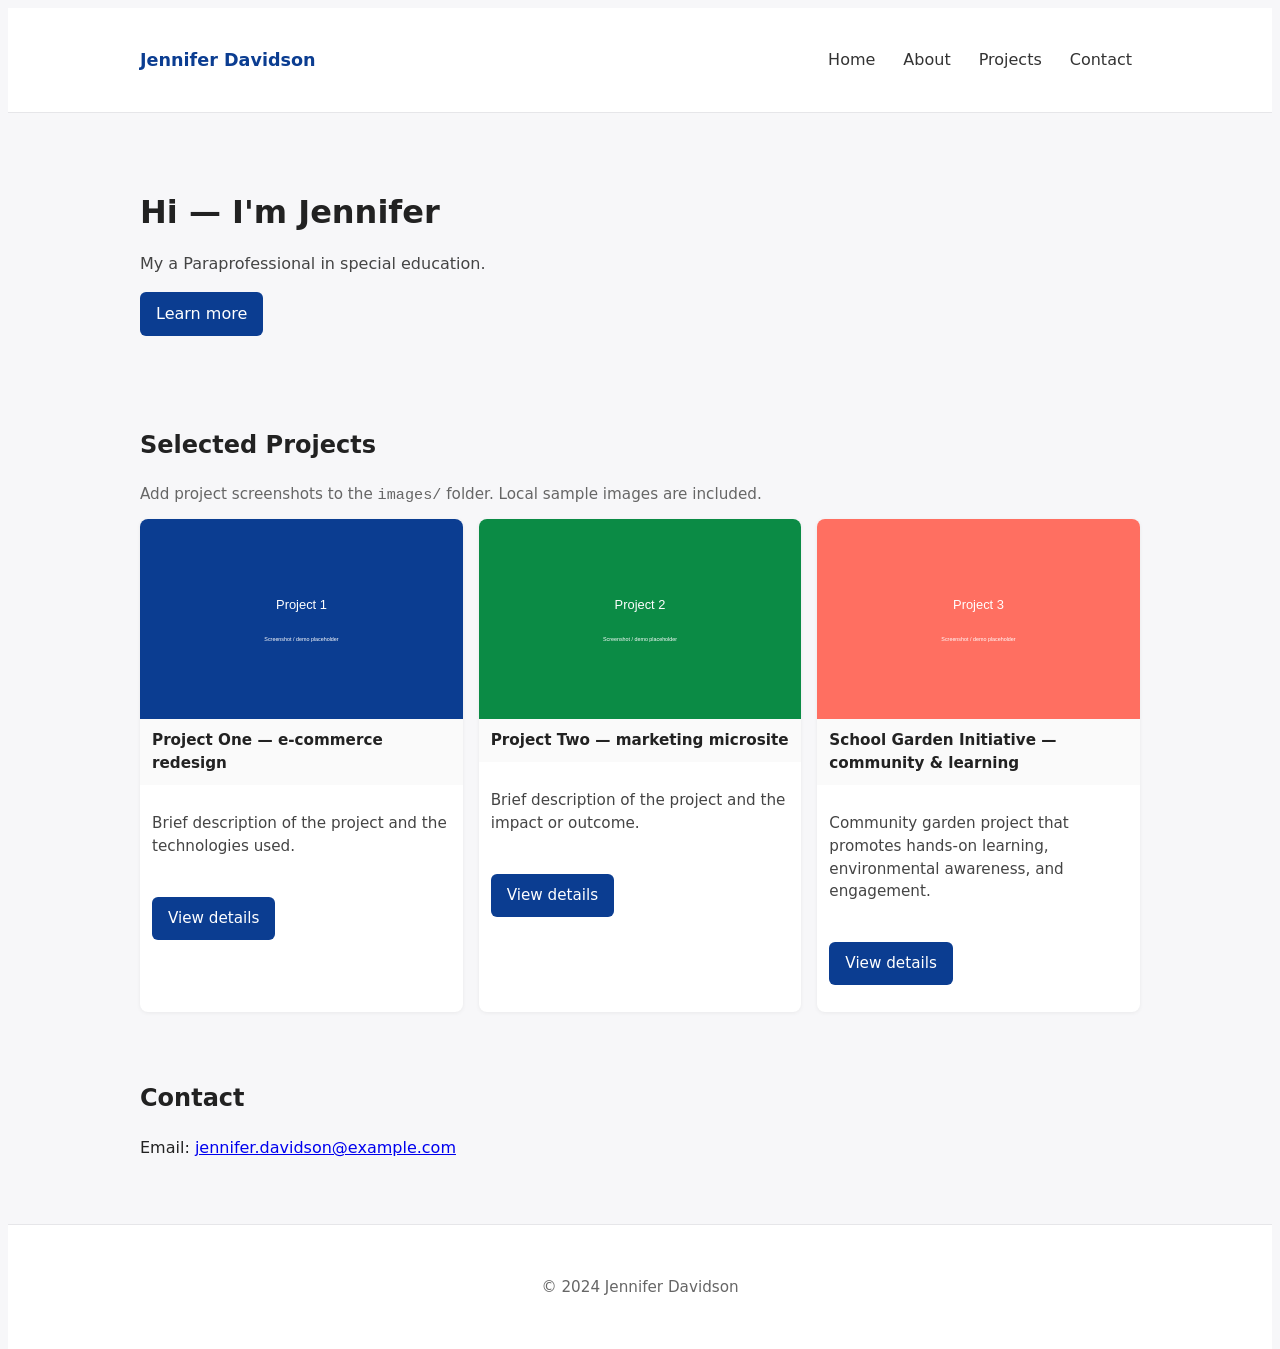
==== index.html @ 640cb690 "feat(project): add School Garden Initiative detail page and index link" ====
<!DOCTYPE html>
<html lang="en">
<head>
  <meta charset="utf-8">
  <meta name="viewport" content="width=device-width,initial-scale=1">
  <title>Jennifer Davidson — Portfolio</title>
  <link rel="stylesheet" href="style.css">
  <meta name="description" content="Portfolio of Jennifer Davidson — web developer and designer">
</head>
<body>
  <header class="site-header">
    <div class="container header-inner">
      <a class="brand" href="index.html">Jennifer Davidson</a>
      <nav>
        <ul class="nav-list">
          <li><a href="index.html">Home</a></li>
          <li><a href="about.html">About</a></li>
          <li><a href="#projects">Projects</a></li>
          <li><a href="#contact">Contact</a></li>
        </ul>
      </nav>
    </div>
  </header>

  <main>
    <section class="hero container">
      <h1>Hi — I'm Jennifer</h1>
      <p class="lead">My a Paraprofessional in special education.</p>
      <a class="btn" href="about.html">Learn more</a>
    </section>

    <section id="projects" class="container projects">
      <h2>Selected Projects</h2>
      <p class="muted">Add project screenshots to the <code>images/</code> folder. Local sample images are included.</p>
      <div class="grid">
        <article class="card">
          <figure>
            <img src="images/project1.svg" alt="Project One screenshot" data-full="images/project1.svg">
            <figcaption>Project One — e-commerce redesign</figcaption>
          </figure>
          <p>Brief description of the project and the technologies used.</p>
          <p><a class="btn" href="project1.html">View details</a></p>
        </article>
        <article class="card">
          <figure>
            <img src="images/project2.svg" alt="Project Two screenshot" data-full="images/project2.svg">
            <figcaption>Project Two — marketing microsite</figcaption>
          </figure>
          <p>Brief description of the project and the impact or outcome.</p>
          <p><a class="btn" href="project2.html">View details</a></p>
        </article>
        <article class="card">
          <figure>
            <img src="images/project3.svg" alt="Project Three screenshot" data-full="images/project3.svg">
            <figcaption>School Garden Initiative — community & learning</figcaption>
          </figure>
          <p>Community garden project that promotes hands-on learning, environmental awareness, and engagement.</p>
          <p><a class="btn" href="project3.html">View details</a></p>
        </article>
      </div>
    </section>

    <section id="contact" class="container contact">
      <h2>Contact</h2>
      <p>Email: <a href="mailto:jennifer.davidson@example.com">jennifer.davidson@example.com</a></p>
    </section>
  </main>

  <footer class="site-footer">
    <div class="container">
      <p>© 2024 Jennifer Davidson</p>
    </div>
  </footer>

  <!-- Lightbox modal -->
  <div id="lightbox" aria-hidden="true">
    <div class="close" aria-label="Close">✕</div>
    <button class="nav prev" aria-label="Previous">‹</button>
    <button class="nav next" aria-label="Next">›</button>
    <div class="inner">
      <img src="" alt="">
      <div class="caption" aria-live="polite"></div>
    </div>
  </div>

  <script src="js/lightbox.js"></script>
</body>
</html>
---- style.css ----
<! DOCTYPE html>
/* Basic reset and typography */
*{box-sizing:border-box;margin:0;padding:0}
html,body{height:100%}
body{
  font-family:system-ui,-apple-system,"Segoe UI",Roboto,Arial,sans-serif;
  color:#222;
  background:#f7f7f9;
  line-height:1.5;
}
.container{max-width:1000px;margin:0 auto;padding:24px}

/* Header */
.site-header{background:#ffffff;border-bottom:1px solid #e6e6e9}
.header-inner{display:flex;align-items:center;justify-content:space-between}
.brand{font-weight:700;color:#0b3d91;text-decoration:none;font-size:1.1rem}
.nav-list{list-style:none;display:flex;gap:12px}
.nav-list a{color:#333;text-decoration:none;padding:8px;border-radius:6px}
.nav-list a:hover{background:#f0f0f3}

/* Hero */
.hero{padding:48px 0;text-align:left}
.hero h1{font-size:2rem;margin-bottom:8px}
.lead{color:#444;margin-bottom:16px}
.btn{display:inline-block;background:#0b3d91;color:#fff;padding:10px 16px;border-radius:6px;text-decoration:none}

/* Projects grid */
.projects{padding:24px 0}
.grid{display:grid;grid-template-columns:repeat(auto-fit,minmax(220px,1fr));gap:16px;margin-top:12px}
.card{background:#fff;padding:0;border-radius:8px;box-shadow:0 1px 4px rgba(15,15,15,0.06);overflow:hidden}
.card > p{padding:12px}

/* Figure and caption */
.card figure{margin:0}
.card img{width:100%;height:200px;object-fit:cover;display:block}
.card figcaption{padding:10px 12px;background:#fafafa;font-weight:600;font-size:0.95rem;color:#222}
.card p{font-size:0.95rem;color:#444}

/* About page */
.about{padding:24px 0}
.about h1{margin-bottom:12px}
.about ul{list-style:disc;margin-left:20px}
.profile-image{width:120px;height:120px;object-fit:cover;border-radius:50%;float:left;margin-right:16px;border:3px solid #fff;box-shadow:0 2px 6px rgba(0,0,0,0.08)}

/* Contact */
.contact{padding:24px 0}

/* Footer */
.site-footer{border-top:1px solid #e6e6e9;background:#fff;padding:12px 0;margin-top:24px}
.site-footer p{color:#666;text-align:center;font-size:0.95rem}

/* Lightbox */
#lightbox{position:fixed;inset:0;display:none;align-items:center;justify-content:center;background:rgba(0,0,0,0.75);z-index:999}
#lightbox .inner{max-width:95%;max-height:90%;text-align:center}
#lightbox img{max-width:100%;max-height:80vh;border-radius:6px;box-shadow:0 6px 28px rgba(0,0,0,0.5)}
#lightbox .caption{color:#fff;margin-top:12px;text-align:center;font-size:1rem}
#lightbox .close{position:absolute;top:18px;right:22px;color:#fff;font-size:28px;cursor:pointer}

/* Lightbox navigation buttons */
.nav{position:absolute;top:50%;transform:translateY(-50%);background:rgba(0,0,0,0.45);border:0;color:#fff;width:44px;height:60px;border-radius:6px;cursor:pointer;font-size:30px;display:flex;align-items:center;justify-content:center}
.nav.prev{left:18px}
.nav.next{right:18px}
.nav:focus{outline:2px solid #fff}

/* Caption animation */
.caption{opacity:0;transform:translateY(8px);transition:opacity 260ms ease, transform 260ms ease}
.caption.show{opacity:1;transform:translateY(0)}

/* Helpers */
.muted{color:#666;font-size:0.95rem;margin-bottom:8px}

/* Contact section (footer-like) */
.contact-section{
  background:#0b3d91;
  color:#fff;
  padding:48px 0;
  margin-top:48px;
}
.contact-section h2{
  color:#fff;
  margin-bottom:12px;
}
.contact-section a{
  color:#fff;
  text-decoration:underline;
}
.contact-section a:hover{
  text-decoration:none;
}

/* Responsive tweaks */
@media (max-width:768px){
  .container{padding:16px}
  .header-inner{flex-direction:column;gap:12px;padding:12px}
  .brand{font-size:1rem}
  .nav-list{flex-wrap:wrap;justify-content:center;gap:8px}
  .nav-list a{padding:6px 12px;font-size:0.9rem}
  .hero{padding:24px 0}
  .hero h1{font-size:1.75rem;margin-bottom:12px}
  .lead{font-size:0.95rem;margin-bottom:12px}
  .btn{padding:12px 20px;font-size:0.95rem;display:inline-block}
  .grid{grid-template-columns:repeat(auto-fit,minmax(160px,1fr));gap:12px}
  .card img{height:120px}
  .card figcaption{font-size:0.85rem;padding:8px}
  .card p{font-size:0.9rem}
  .about h1{font-size:1.5rem}
  .about ul{margin-left:16px}
  .profile-image{width:100px;height:100px;margin-right:12px}
  .contact-section{padding:32px 16px}
  .contact-section h2{font-size:1.3rem}
  #lightbox .close{font-size:24px;top:12px;right:12px}
  .nav{width:40px;height:50px;font-size:24px}
  .nav.prev{left:8px}
  .nav.next{right:8px}
}

@media (max-width:480px){
  .container{padding:12px}
  .header-inner{padding:8px}
  .brand{font-size:0.95rem}
  .nav-list{gap:6px}
  .nav-list a{padding:4px 8px;font-size:0.8rem}
  .hero{padding:16px 0}
  .hero h1{font-size:1.4rem}
  .lead{font-size:0.9rem}
  .btn{padding:10px 16px;font-size:0.9rem}
  .grid{grid-template-columns:1fr;gap:12px}
  .card img{height:100px}
  .card figcaption{font-size:0.8rem;padding:6px}
  .card p{font-size:0.85rem}
  .projects h2{font-size:1.3rem}
  .about h1{font-size:1.3rem}
  .about h2{font-size:1.1rem}
  .profile-image{width:80px;height:80px;margin-right:8px;margin-bottom:8px}
  .contact-section{padding:24px 12px;margin-top:24px}
  .contact-section h2{font-size:1.1rem}
  .contact-section p{font-size:0.9rem}
  #lightbox .caption{font-size:0.9rem;margin-top:8px}
  #lightbox .close{font-size:20px;top:8px;right:8px}
  .nav{width:36px;height:44px;font-size:18px}
  .nav.prev{left:4px}
  .nav.next{right:4px}
}
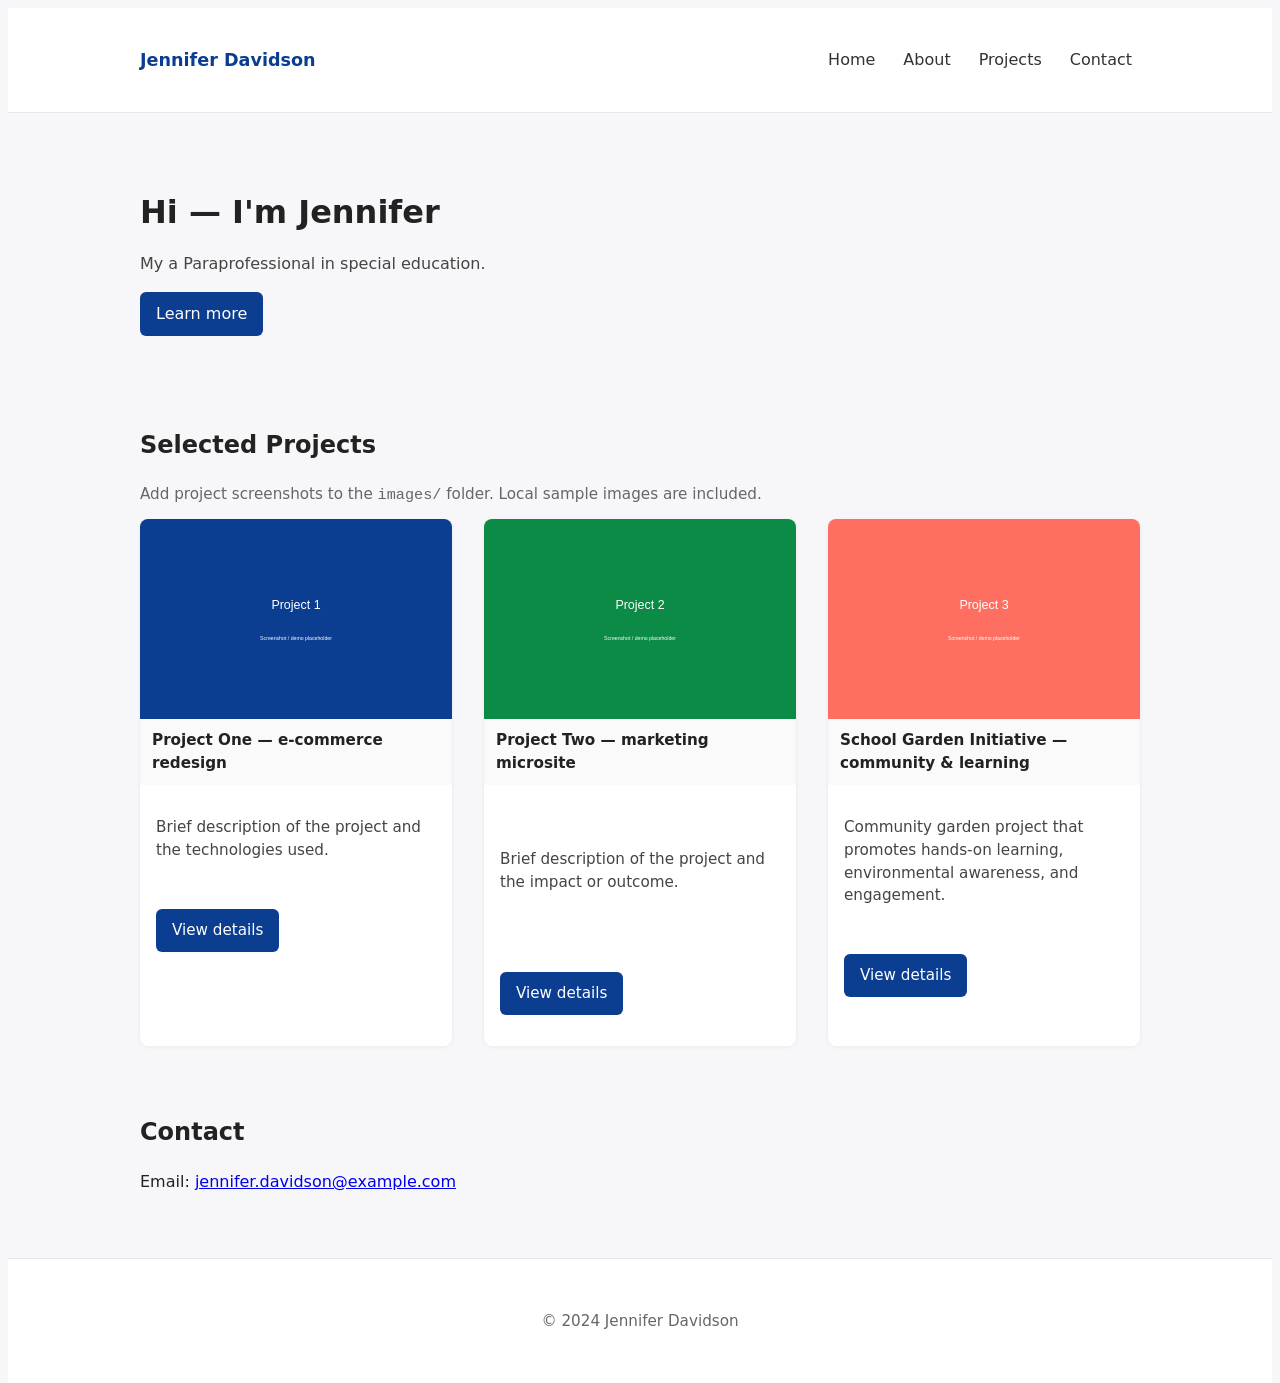
==== commit f0c9ab58: "style(spacing): add spacing inside Project Two card" ====
--- a/index.html
+++ b/index.html
@@ -46,7 +46,9 @@
             <img src="images/project2.svg" alt="Project Two screenshot" data-full="images/project2.svg">
             <figcaption>Project Two — marketing microsite</figcaption>
           </figure>
+          <div style="padding: 16px 0;"></div>
           <p>Brief description of the project and the impact or outcome.</p>
+          <div style="padding: 8px 0;"></div>
           <p><a class="btn" href="project2.html">View details</a></p>
         </article>
         <article class="card">
--- a/style.css
+++ b/style.css
@@ -26,9 +26,9 @@
 
 /* Projects grid */
 .projects{padding:24px 0}
-.grid{display:grid;grid-template-columns:repeat(auto-fit,minmax(220px,1fr));gap:16px;margin-top:12px}
+.grid{display:grid;grid-template-columns:repeat(auto-fit,minmax(220px,1fr));gap:32px;margin-top:12px}
 .card{background:#fff;padding:0;border-radius:8px;box-shadow:0 1px 4px rgba(15,15,15,0.06);overflow:hidden}
-.card > p{padding:12px}
+.card > p{padding:16px 16px}
 
 /* Figure and caption */
 .card figure{margin:0}
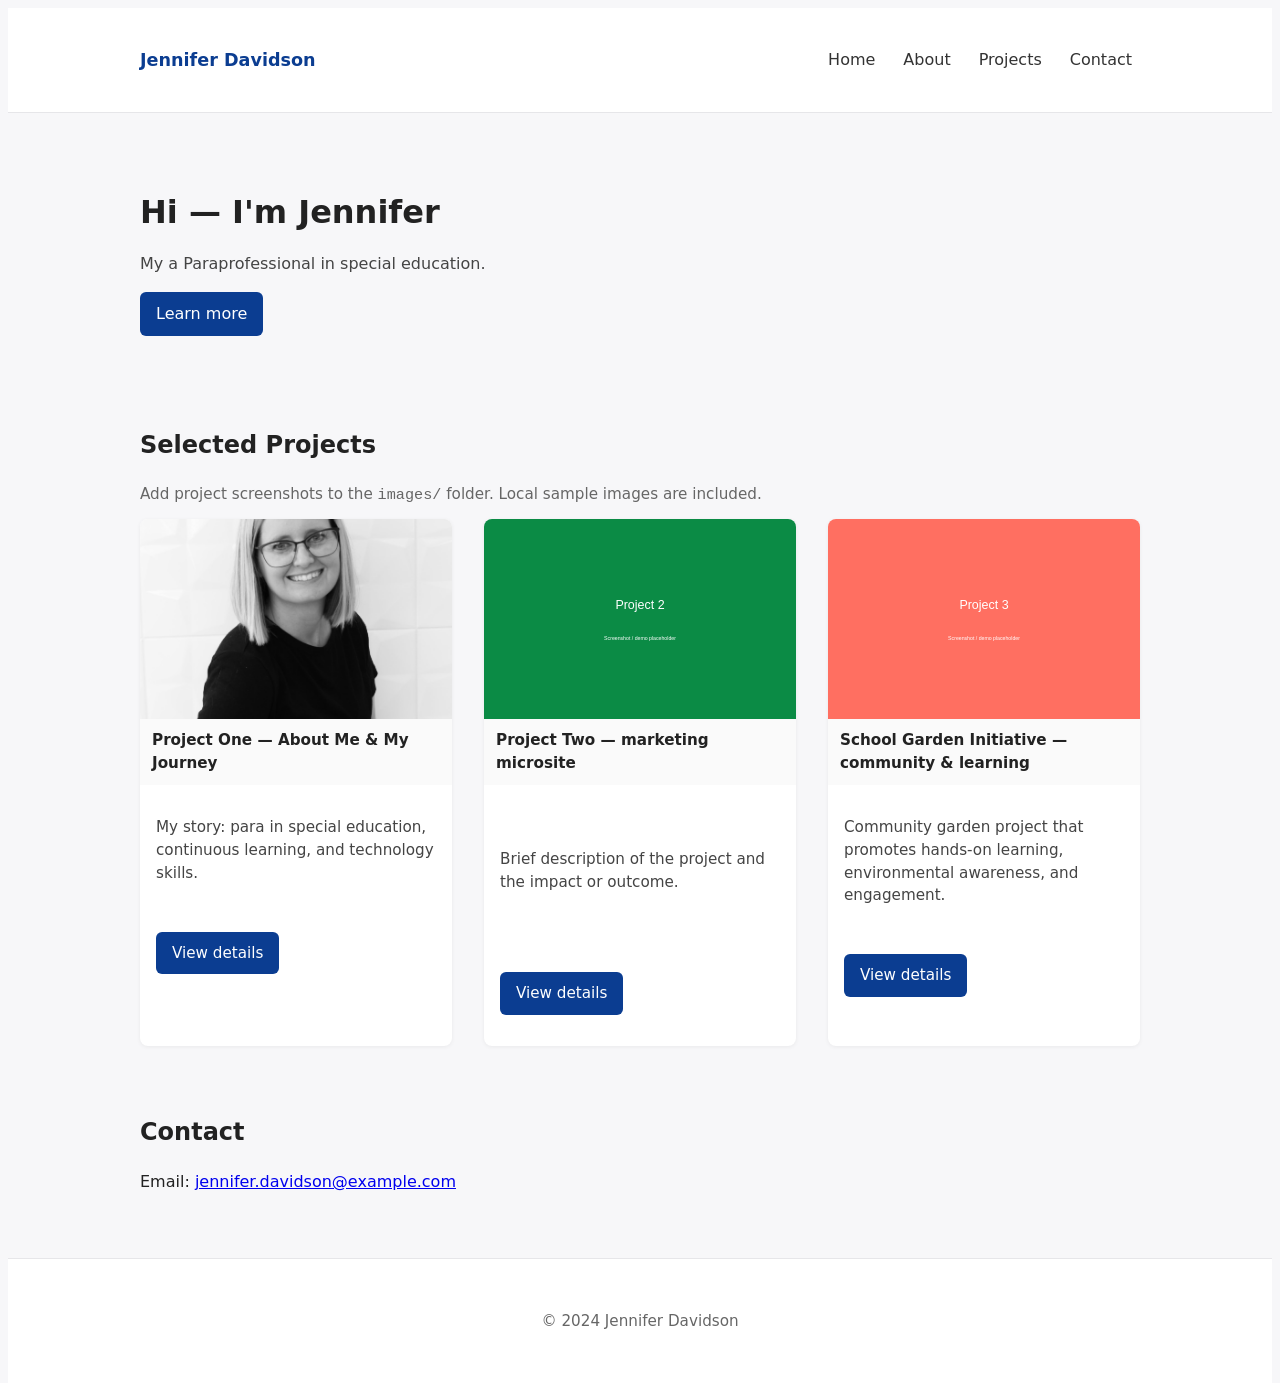
==== commit ae1b5ae8: "feat(project1): add your personal Project 01 content and image to portfolio" ====
--- a/index.html
+++ b/index.html
@@ -35,10 +35,10 @@
       <div class="grid">
         <article class="card">
           <figure>
-            <img src="images/project1.svg" alt="Project One screenshot" data-full="images/project1.svg">
-            <figcaption>Project One — e-commerce redesign</figcaption>
+            <img src="images/project1-image.jpg" alt="Project One — Jennifer's journey" data-full="images/project1-image.jpg">
+            <figcaption>Project One — About Me & My Journey</figcaption>
           </figure>
-          <p>Brief description of the project and the technologies used.</p>
+          <p>My story: para in special education, continuous learning, and technology skills.</p>
           <p><a class="btn" href="project1.html">View details</a></p>
         </article>
         <article class="card">
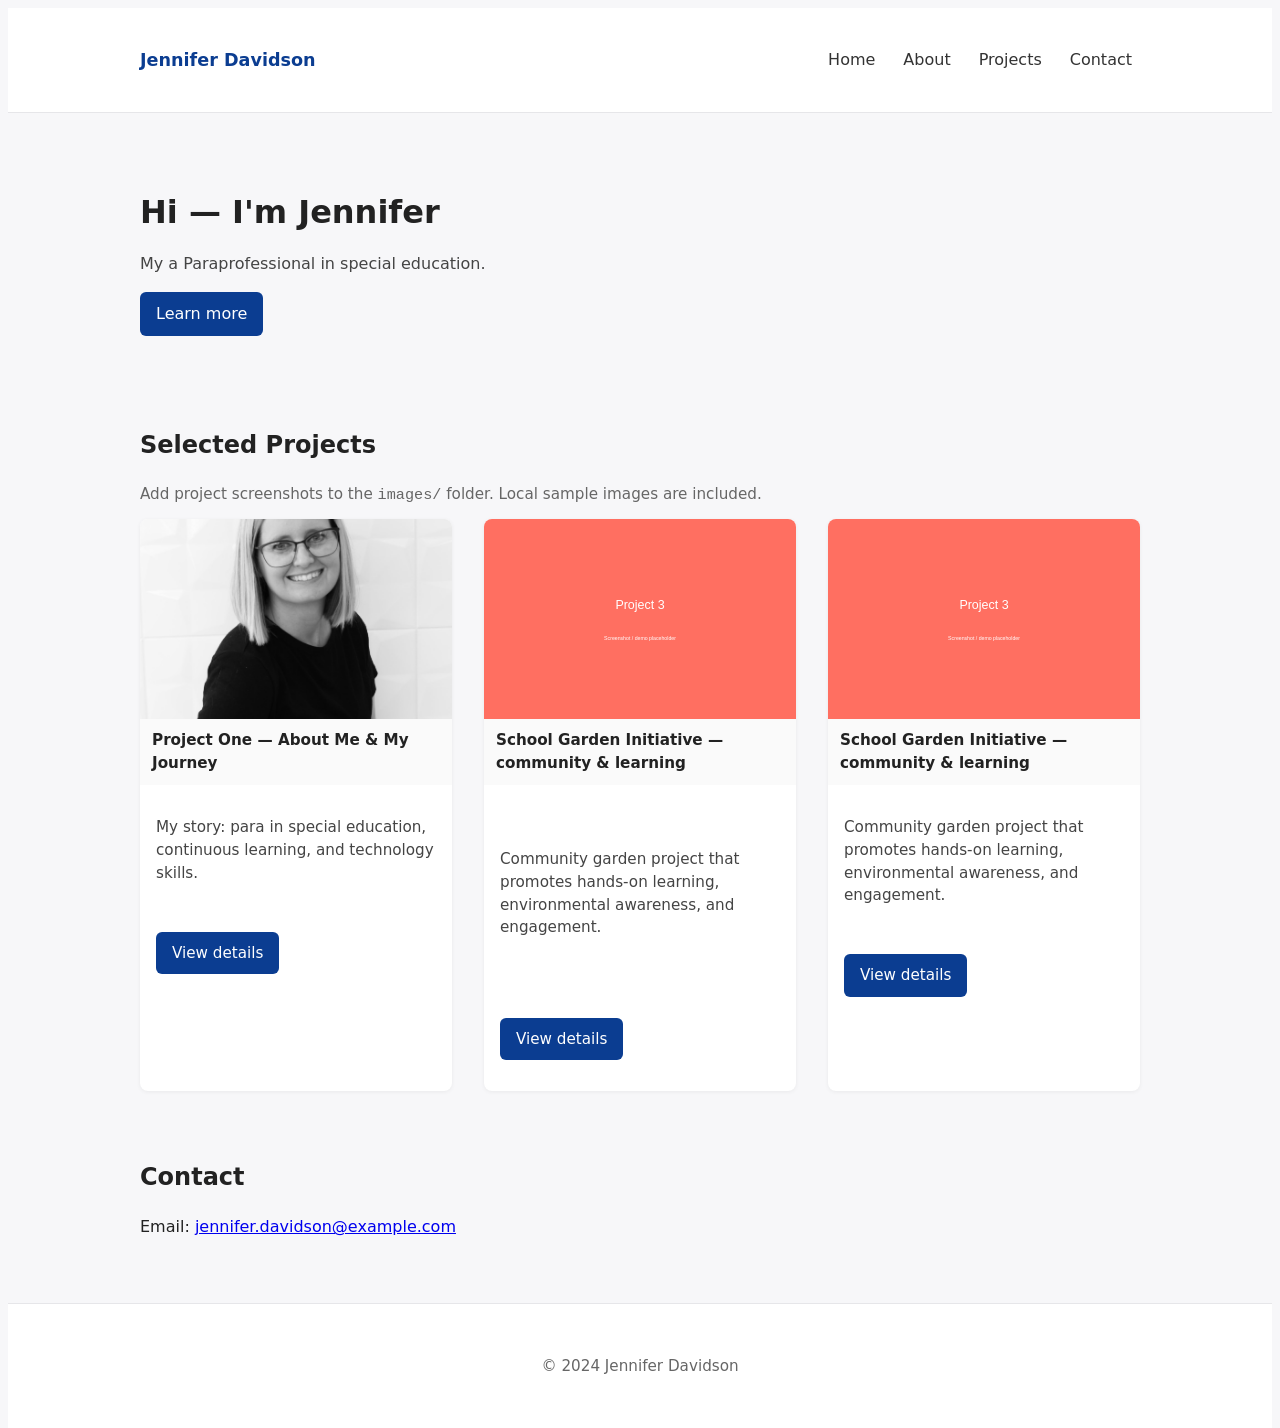
==== commit 58e1842d: "feat(project2): move School Garden Initiative to project2" ====
--- a/index.html
+++ b/index.html
@@ -43,11 +43,11 @@
         </article>
         <article class="card">
           <figure>
-            <img src="images/project2.svg" alt="Project Two screenshot" data-full="images/project2.svg">
-            <figcaption>Project Two — marketing microsite</figcaption>
+            <img src="images/project3.svg" alt="Project Two — School Garden" data-full="images/project3.svg">
+            <figcaption>School Garden Initiative — community & learning</figcaption>
           </figure>
           <div style="padding: 16px 0;"></div>
-          <p>Brief description of the project and the impact or outcome.</p>
+          <p>Community garden project that promotes hands-on learning, environmental awareness, and engagement.</p>
           <div style="padding: 8px 0;"></div>
           <p><a class="btn" href="project2.html">View details</a></p>
         </article>
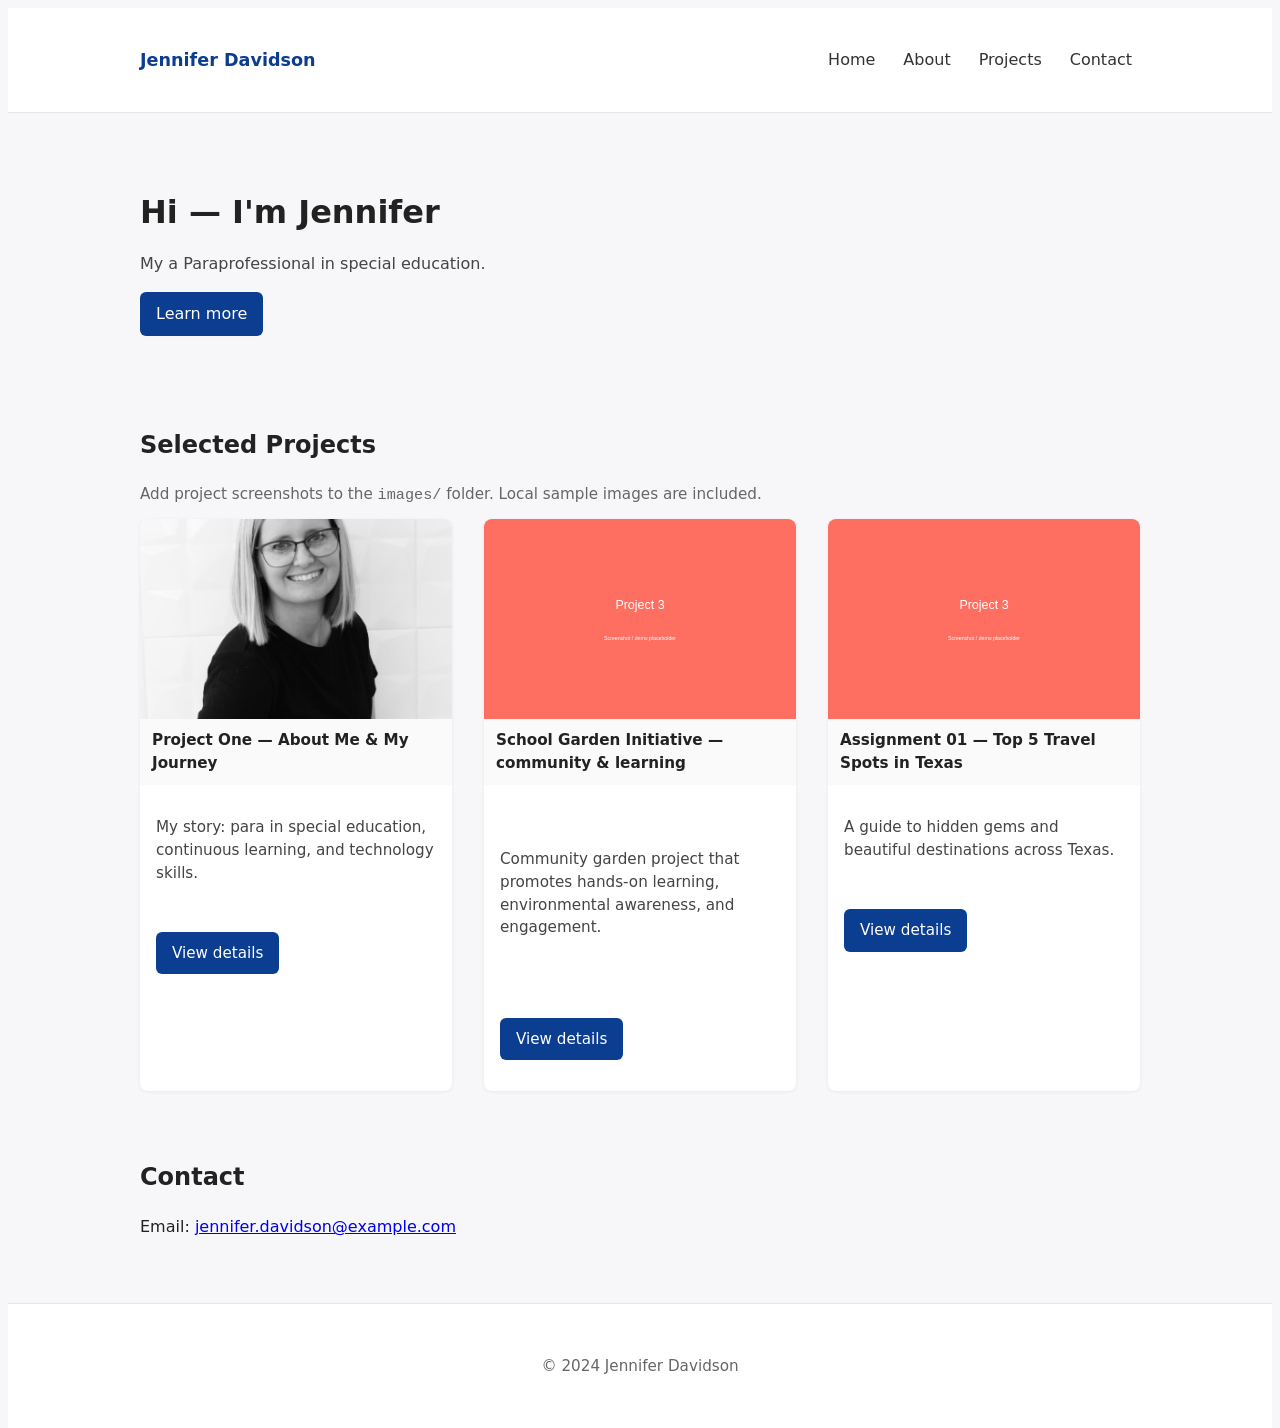
==== commit 1e1e5409: "style(project3): change title to Assignment 01 and add yellow color theme" ====
--- a/index.html
+++ b/index.html
@@ -53,10 +53,10 @@
         </article>
         <article class="card">
           <figure>
-            <img src="images/project3.svg" alt="Project Three screenshot" data-full="images/project3.svg">
-            <figcaption>School Garden Initiative — community & learning</figcaption>
+            <img src="images/project3.svg" alt="Assignment 01" data-full="images/project3.svg">
+            <figcaption>Assignment 01 — Top 5 Travel Spots in Texas</figcaption>
           </figure>
-          <p>Community garden project that promotes hands-on learning, environmental awareness, and engagement.</p>
+          <p>A guide to hidden gems and beautiful destinations across Texas.</p>
           <p><a class="btn" href="project3.html">View details</a></p>
         </article>
       </div>
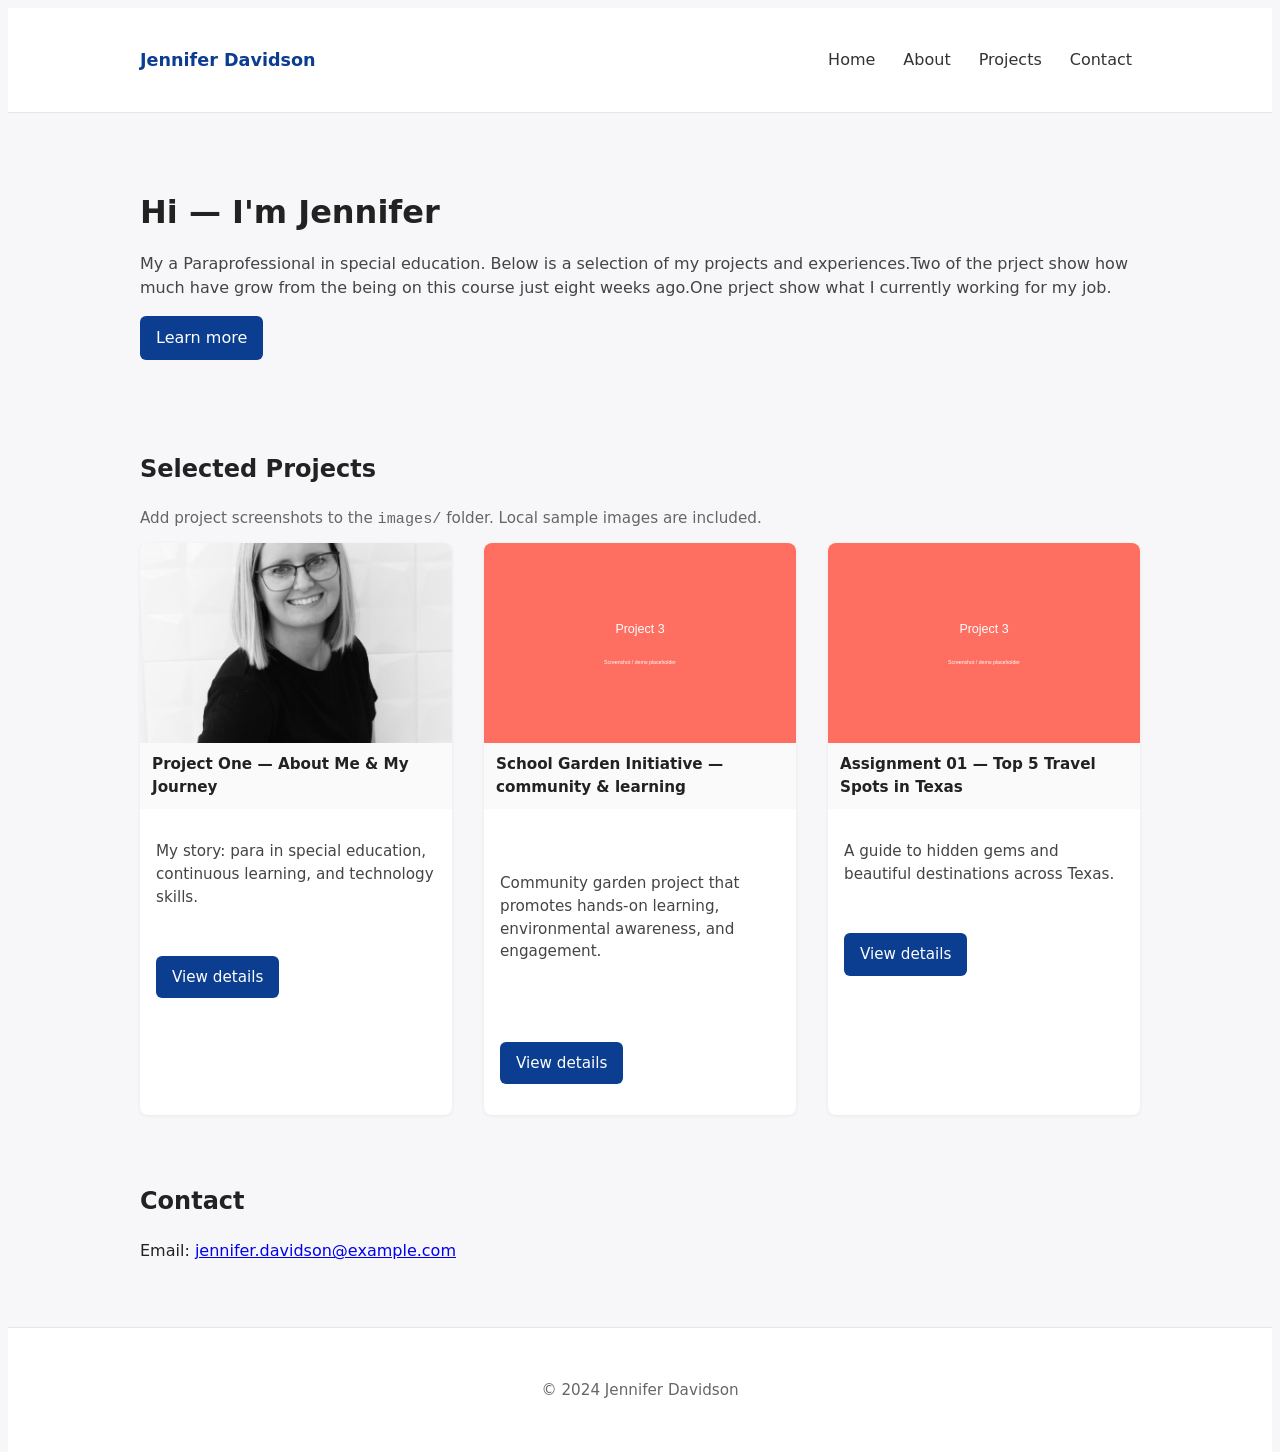
==== commit 1e655dbb: "style: update index with Assignment 01 project" ====
--- a/index.html
+++ b/index.html
@@ -25,7 +25,7 @@
   <main>
     <section class="hero container">
       <h1>Hi — I'm Jennifer</h1>
-      <p class="lead">My a Paraprofessional in special education.</p>
+      <p class="lead">My a Paraprofessional in special education. Below is a selection of my projects and experiences.Two of the prject show how much have grow from the being on this course just eight weeks ago.One prject show what I currently working for my job.</p>
       <a class="btn" href="about.html">Learn more</a>
     </section>
 
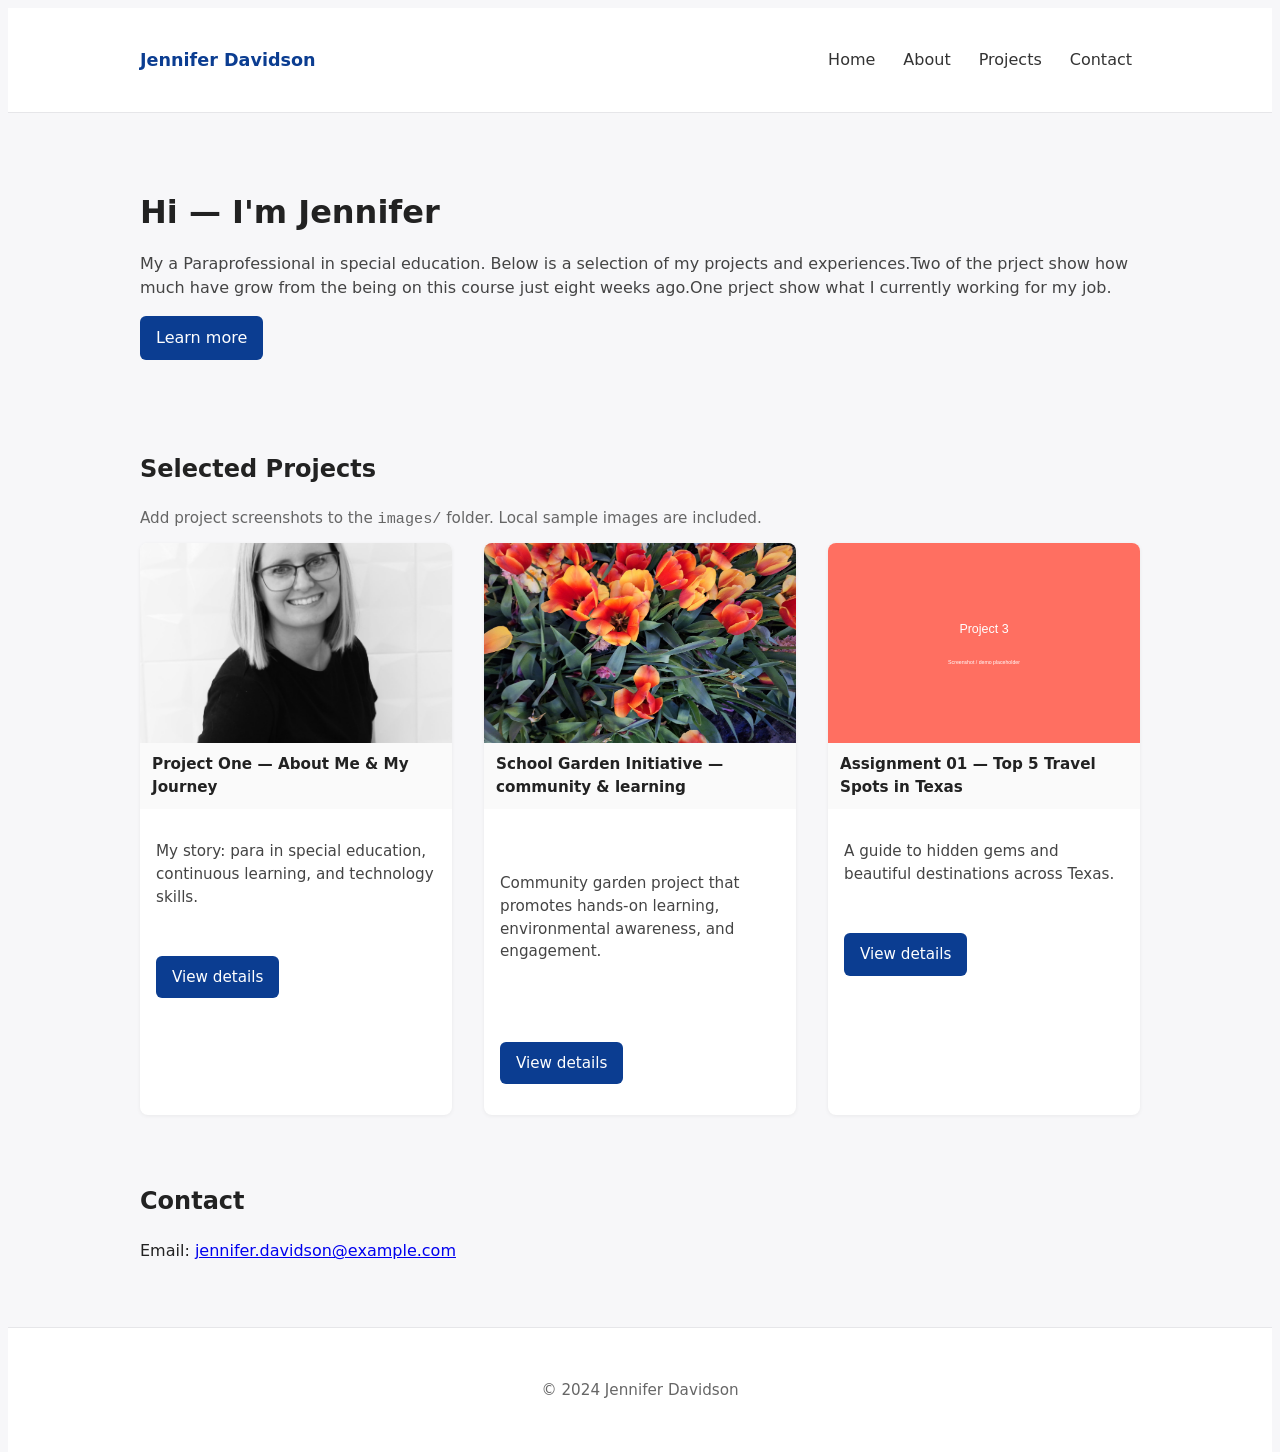
==== commit 581fdcff: "style(index): update Project Two card image to use garden photo" ====
--- a/index.html
+++ b/index.html
@@ -43,7 +43,7 @@
         </article>
         <article class="card">
           <figure>
-            <img src="images/project3.svg" alt="Project Two — School Garden" data-full="images/project3.svg">
+            <img src="images/project2-garden.jpg" alt="Project Two — School Garden" data-full="images/project2-garden.jpg">
             <figcaption>School Garden Initiative — community & learning</figcaption>
           </figure>
           <div style="padding: 16px 0;"></div>
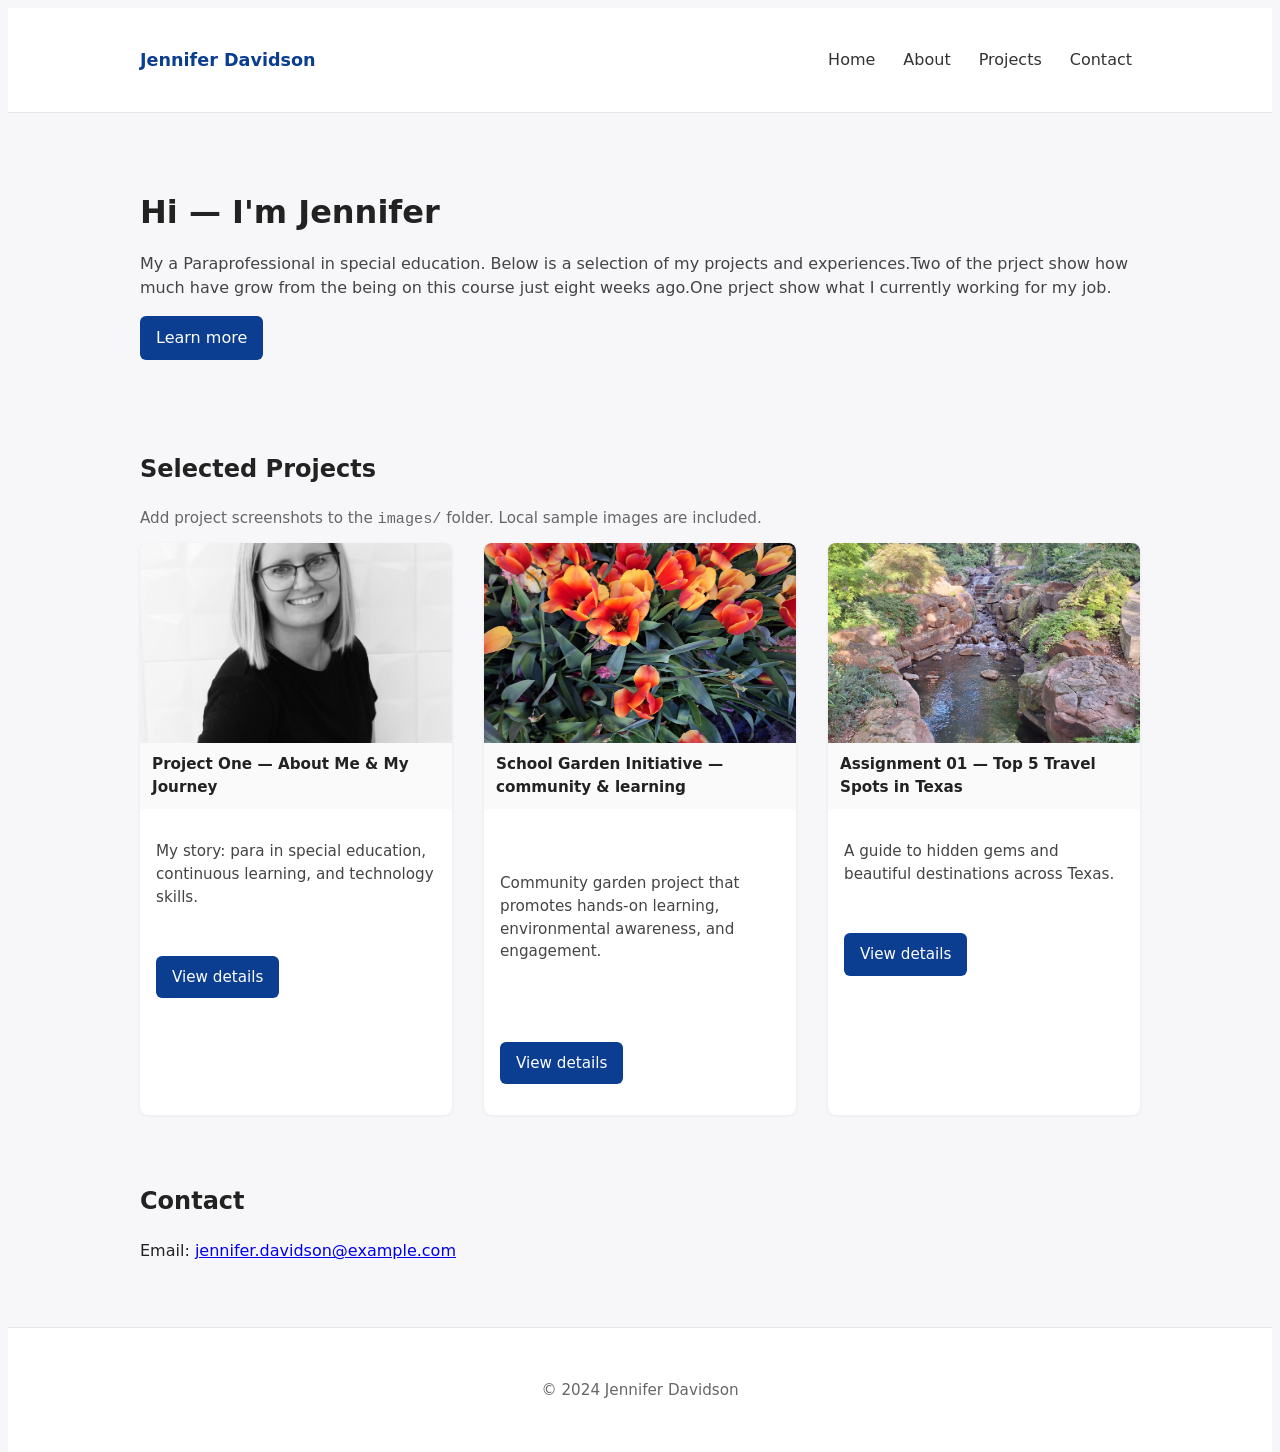
==== commit af4b585f: "feat(project3): add travel image to Assignment 01 project and index" ====
--- a/index.html
+++ b/index.html
@@ -53,7 +53,7 @@
         </article>
         <article class="card">
           <figure>
-            <img src="images/project3.svg" alt="Assignment 01" data-full="images/project3.svg">
+            <img src="images/project3-travel.jpg" alt="Assignment 01" data-full="images/project3-travel.jpg">
             <figcaption>Assignment 01 — Top 5 Travel Spots in Texas</figcaption>
           </figure>
           <p>A guide to hidden gems and beautiful destinations across Texas.</p>
